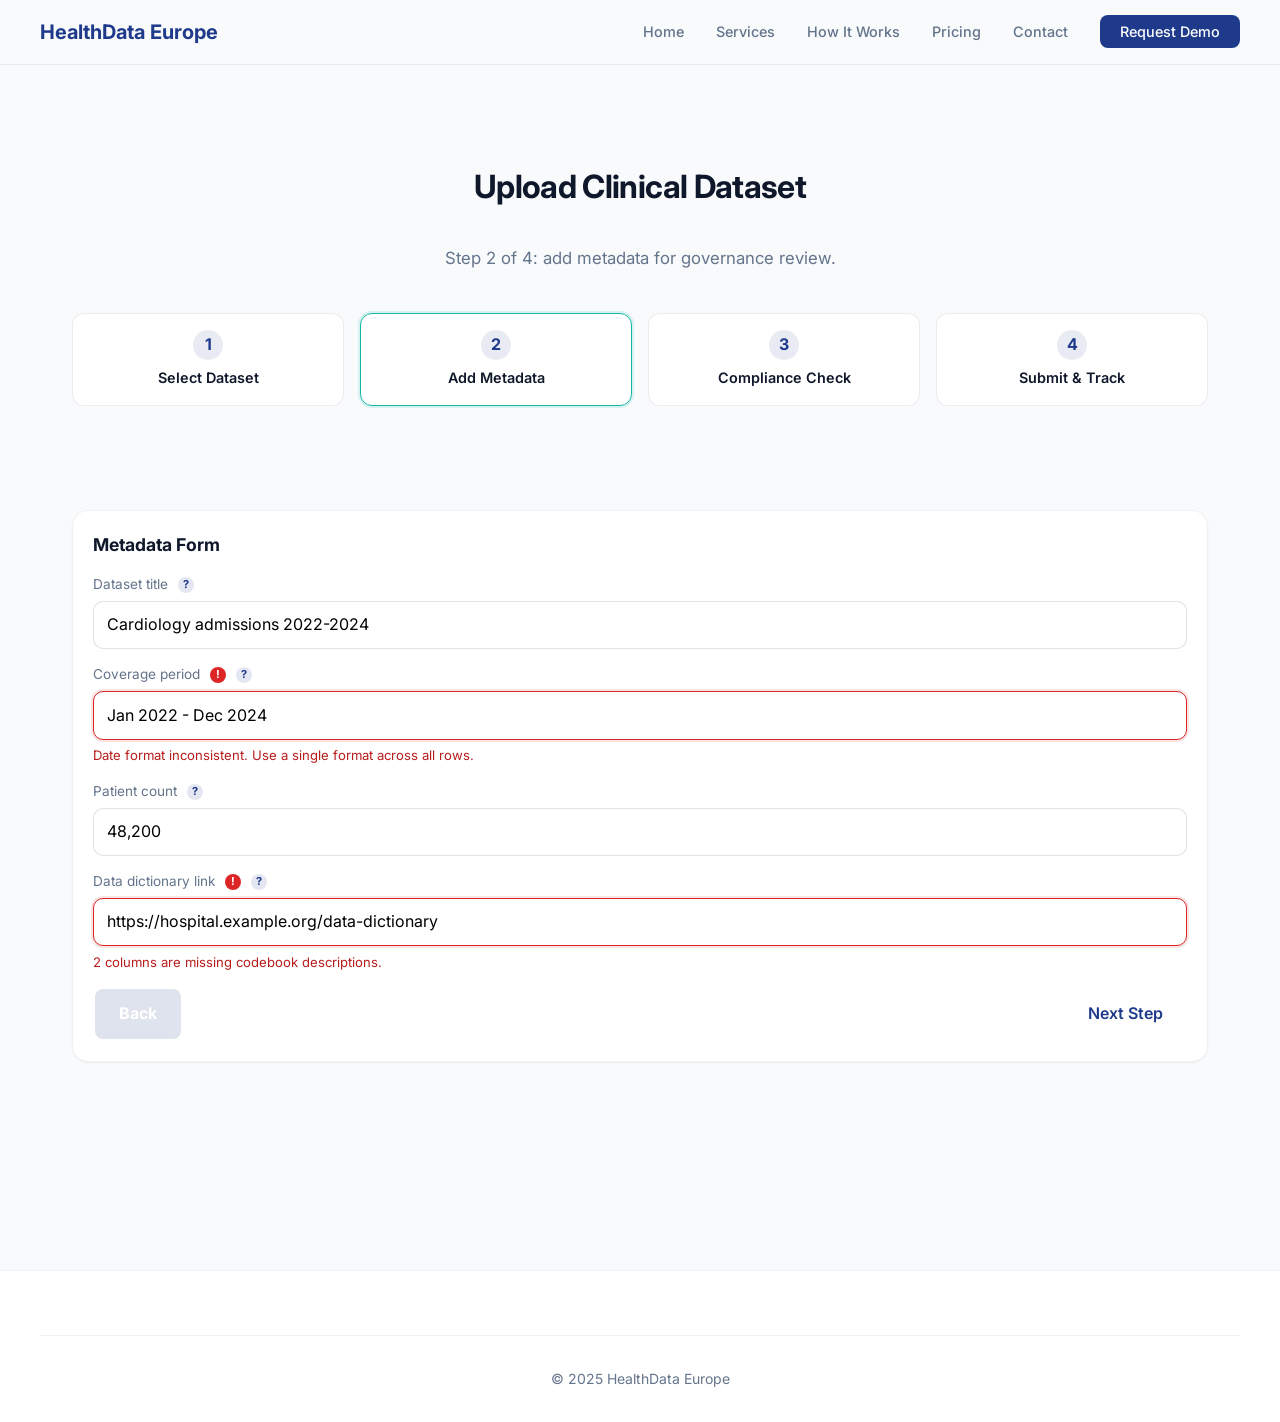
==== upload-step-2.html @ 11c41975 "Add producer upload step prototypes and validation UX. Introduce multi-step upload prototype pages, " ====
<!DOCTYPE html>
<html lang="en">
<head>
  <meta charset="UTF-8">
  <meta name="viewport" content="width=device-width, initial-scale=1.0">
  <title>Upload Flow Step 2 | HealthData Europe</title>
  <link rel="preconnect" href="https://fonts.googleapis.com">
  <link rel="preconnect" href="https://fonts.gstatic.com" crossorigin>
  <link href="https://fonts.googleapis.com/css2?family=Inter:wght@400;500;600;700&display=swap" rel="stylesheet">
  <link rel="stylesheet" href="style.css">
</head>
<body>
  <nav class="navbar">
    <div class="nav-container">
      <a href="index.html" class="nav-logo">HealthData Europe</a>
      <ul class="nav-links">
        <li><a href="index.html">Home</a></li>
        <li><a href="services.html">Services</a></li>
        <li><a href="how-it-works.html">How It Works</a></li>
        <li><a href="pricing.html">Pricing</a></li>
        <li><a href="contact.html">Contact</a></li>
        <li><a href="contact.html" class="btn-demo">Request Demo</a></li>
      </ul>
    </div>
  </nav>

  <main class="page-content prototype-page">
    <section class="services-intro visible">
      <h2 class="section-title">Upload Clinical Dataset</h2>
      <p class="section-desc">Step 2 of 4: add metadata for governance review.</p>
    </section>

    <section class="visible prototype-steps-wrap">
      <div class="prototype-steps">
        <div class="prototype-step"><span>1</span><p>Select Dataset</p></div>
        <div class="prototype-step active"><span>2</span><p>Add Metadata</p></div>
        <div class="prototype-step"><span>3</span><p>Compliance Check</p></div>
        <div class="prototype-step"><span>4</span><p>Submit & Track</p></div>
      </div>
    </section>

    <section class="visible prototype-grid" style="grid-template-columns: 1fr;">
      <article class="prototype-card">
        <h3>Metadata Form</h3>
                <label>Dataset title <span class="field-help" data-tooltip="Used to identify this dataset in the governance queue and catalog.">?</span></label>
        <input type="text" value="Cardiology admissions 2022-2024" />

        <label>Coverage period <span class="field-error-icon" aria-hidden="true">!</span><span class="field-help" data-tooltip="Validation issue: date format is inconsistent. Please use one date format.">?</span></label>
        <input class="field-error-input" type="text" value="Jan 2022 - Dec 2024" /><p class="field-error-note">Date format inconsistent. Use a single format across all rows.</p>

        <label>Patient count <span class="field-help" data-tooltip="Used to estimate data scale, sensitivity level, and access scope.">?</span></label>
        <input type="text" value="48,200" />

        <label>Data dictionary link <span class="field-error-icon" aria-hidden="true">!</span><span class="field-help" data-tooltip="Validation issue: some columns are missing codebook descriptions.">?</span></label>
        <input class="field-error-input" type="text" value="https://hospital.example.org/data-dictionary" /><p class="field-error-note">2 columns are missing codebook descriptions.</p>

        <div class="cta-buttons" style="justify-content:space-between;">
          <a class="btn btn-secondary" href="upload-step-1.html">Back</a>
          <a class="btn btn-primary" href="upload-step-3.html">Next Step</a>
        </div>
      </article>
    </section>
  </main>

  <footer><div class="footer-container"><div class="footer-bottom">© 2025 HealthData Europe</div></div></footer>
  <script>document.querySelectorAll('section').forEach(s=>s.classList.add('visible'));</script>
</body>
</html>
---- style.css ----
:root {
  --color-deep-blue: #1F3A8A;
  --color-teal: #14B8A6;
  --color-accent: #6366F1;
  --color-bg: #F8FAFC;
  --color-text: #0F172A;
  --color-text-muted: #64748B;
  --color-white: #FFFFFF;
  --shadow-sm: 0 1px 2px rgba(15, 23, 42, 0.05);
  --shadow-md: 0 4px 6px -1px rgba(15, 23, 42, 0.07), 0 2px 4px -2px rgba(15, 23, 42, 0.05);
  --shadow-lg: 0 10px 15px -3px rgba(15, 23, 42, 0.08), 0 4px 6px -4px rgba(15, 23, 42, 0.05);
  --radius-md: 12px;
  --radius-lg: 16px;
  --radius-xl: 24px;
}

* { margin: 0; padding: 0; box-sizing: border-box; }
html { scroll-behavior: smooth; }
body {
  font-family: 'Inter', -apple-system, BlinkMacSystemFont, sans-serif;
  background-color: var(--color-bg);
  color: var(--color-text);
  line-height: 1.6;
  overflow-x: hidden;
}

.navbar {
  position: sticky;
  top: 0;
  z-index: 1000;
  background: rgba(248, 250, 252, 0.9);
  backdrop-filter: blur(12px);
  border-bottom: 1px solid rgba(15, 23, 42, 0.06);
  padding: 1rem 2rem;
}
.nav-container { max-width: 1200px; margin: 0 auto; display: flex; align-items: center; justify-content: space-between; }
.nav-logo { font-weight: 700; font-size: 1.25rem; color: var(--color-deep-blue); text-decoration: none; }
.nav-logo:hover { color: var(--color-deep-blue); }
.nav-links { display: flex; align-items: center; gap: 2rem; list-style: none; }
.nav-links a { text-decoration: none; color: var(--color-text-muted); font-size: 0.9rem; font-weight: 500; transition: color 0.2s ease; }
.nav-links a:hover, .nav-links a.active { color: var(--color-deep-blue); }
.btn-demo { background: var(--color-deep-blue); color: white !important; padding: 0.5rem 1.25rem; border-radius: 8px; transition: all 0.2s ease; }
.btn-demo:hover { background: #1e40af; transform: translateY(-1px); }

.btn { display: inline-flex; align-items: center; justify-content: center; padding: 0.75rem 1.5rem; font-size: 1rem; font-weight: 600; border-radius: 10px; text-decoration: none; cursor: pointer; transition: all 0.2s ease; border: none; font-family: inherit; }
.btn-primary { background: var(--color-deep-blue); color: white; }
.btn-primary:hover { background: #1e40af; transform: translateY(-1px); box-shadow: var(--shadow-md); }
.btn-secondary { background: rgba(31, 58, 138, 0.14); color: var(--color-deep-blue); border: 2px solid var(--color-deep-blue); font-weight: 700; }
.btn-secondary:hover { background: var(--color-deep-blue); color: white; transform: translateY(-1px); }

section { padding: 5rem 2rem; max-width: 1200px; margin: 0 auto; opacity: 0; transform: translateY(24px); transition: opacity 0.6s ease, transform 0.6s ease; }
section.visible { opacity: 1; transform: translateY(0); }
.section-title { font-size: 2rem; font-weight: 700; color: var(--color-text); text-align: center; margin-bottom: 3rem; letter-spacing: -0.02em; }

.hero {
  min-height: 100vh;
  display: flex;
  align-items: center;
  justify-content: center;
  position: relative;
  padding: 6rem 2rem;
  overflow: hidden;
  width: 100%;
}
.hero::before {
  content: '';
  position: absolute;
  top: 0; left: 0; right: 0; bottom: 0;
  background:
    radial-gradient(ellipse 70% 55% at 50% -15%, rgba(99, 102, 241, 0.15), transparent 45%),
    radial-gradient(ellipse 50% 40% at 85% 40%, rgba(20, 184, 166, 0.08), transparent 45%),
    radial-gradient(ellipse 50% 40% at 15% 70%, rgba(31, 58, 138, 0.06), transparent 45%),
    linear-gradient(180deg, #fafbff 0%, #f5f7fb 35%, #f1f5f9 100%);
  pointer-events: none;
  z-index: 0;
}
.hero::after {
  content: '';
  position: absolute;
  top: 0; left: 0; right: 0; bottom: 0;
  background-image: radial-gradient(circle at 1px 1px, rgba(31, 58, 138, 0.06) 1px, transparent 0);
  background-size: 40px 40px;
  pointer-events: none;
  z-index: 0;
}
.hero-content { max-width: 800px; text-align: center; position: relative; z-index: 1; }
.hero h1 { font-size: clamp(2.25rem, 5vw, 3.5rem); font-weight: 700; line-height: 1.12; letter-spacing: -0.04em; margin-bottom: 1.5rem; color: var(--color-text); }
.hero h1 span { background: linear-gradient(135deg, var(--color-deep-blue), var(--color-teal)); -webkit-background-clip: text; -webkit-text-fill-color: transparent; background-clip: text; }
.hero-subheadline { font-size: 1.2rem; color: var(--color-text-muted); margin-bottom: 2.5rem; max-width: 560px; margin-left: auto; margin-right: auto; line-height: 1.7; }
.hero-buttons { display: flex; gap: 1rem; justify-content: center; flex-wrap: wrap; }

.card { background: white; border-radius: var(--radius-lg); padding: 2rem; box-shadow: var(--shadow-sm); border: 1px solid rgba(15, 23, 42, 0.06); transition: all 0.3s ease; height: 100%; }
.card:hover { transform: translateY(-4px); box-shadow: var(--shadow-lg); border-color: rgba(99, 102, 241, 0.2); }
.card-icon { width: 48px; height: 48px; border-radius: var(--radius-md); display: flex; align-items: center; justify-content: center; margin-bottom: 1.25rem; }
.card-icon svg { width: 24px; height: 24px; stroke: currentColor; }
.card-icon.blue { background: rgba(31, 58, 138, 0.1); color: var(--color-deep-blue); }
.card-icon.teal { background: rgba(20, 184, 166, 0.1); color: var(--color-teal); }
.card-icon.accent { background: rgba(99, 102, 241, 0.1); color: var(--color-accent); }
.card h3 { font-size: 1.125rem; font-weight: 600; margin-bottom: 0.75rem; color: var(--color-text); }
.card p { color: var(--color-text-muted); font-size: 0.95rem; line-height: 1.6; }

.problem-grid, .solution-grid { display: grid; grid-template-columns: repeat(auto-fit, minmax(280px, 1fr)); gap: 2rem; }

.how-it-works { background: white; border-radius: var(--radius-xl); padding: 3rem; box-shadow: var(--shadow-md); }
.steps-flow { display: flex; justify-content: space-between; align-items: flex-start; gap: 1rem; flex-wrap: wrap; }
.step { flex: 1; min-width: 200px; text-align: center; position: relative; }
.step-number { width: 56px; height: 56px; border-radius: 50%; background: linear-gradient(135deg, var(--color-deep-blue), var(--color-accent)); color: white; font-weight: 700; font-size: 1.25rem; display: flex; align-items: center; justify-content: center; margin: 0 auto 1.5rem; }
.step h3 { font-size: 1.125rem; margin-bottom: 0.5rem; color: var(--color-text); }
.step p { color: var(--color-text-muted); font-size: 0.9rem; }
.step-connector { position: absolute; top: 28px; left: calc(50% + 40px); width: calc(100% - 80px); height: 2px; background: linear-gradient(90deg, var(--color-teal), transparent); opacity: 0.4; }
.step:last-child .step-connector { display: none; }

.customers-grid { display: grid; grid-template-columns: repeat(auto-fit, minmax(240px, 1fr)); gap: 1.5rem; }

.compliance-content { text-align: center; max-width: 700px; margin: 0 auto 2.5rem; }
.compliance-content p { color: var(--color-text-muted); font-size: 1.05rem; line-height: 1.7; }
.compliance-badges { display: flex; flex-wrap: wrap; justify-content: center; gap: 1rem; }
.badge { background: white; border-radius: var(--radius-md); padding: 1.25rem 1.75rem; display: flex; align-items: center; gap: 0.75rem; box-shadow: var(--shadow-sm); border: 1px solid rgba(15, 23, 42, 0.06); transition: all 0.3s ease; }
.badge:hover { transform: translateY(-2px); border-color: var(--color-teal); }
.badge-icon { width: 32px; height: 32px; border-radius: 8px; background: rgba(20, 184, 166, 0.2); display: flex; align-items: center; justify-content: center; flex-shrink: 0; }
.badge-icon svg { width: 16px; height: 16px; color: var(--color-teal); }

.services-intro { padding-bottom: 2rem; }
.section-desc { text-align: center; color: var(--color-text-muted); max-width: 560px; margin: -1rem auto 0; line-height: 1.7; font-size: 1.05rem; }
.services-grid-section { padding-top: 1rem; padding-bottom: 4rem; }
.services-grid { display: grid; grid-template-columns: repeat(3, 1fr); gap: 1.75rem; max-width: 1200px; margin: 0 auto; }
.service-card { background: white; border-radius: var(--radius-lg); overflow: hidden; box-shadow: var(--shadow-sm); border: 1px solid rgba(15, 23, 42, 0.06); transition: all 0.3s ease; display: flex; flex-direction: column; }
.service-card:hover { box-shadow: var(--shadow-lg); transform: translateY(-4px); border-color: rgba(99, 102, 241, 0.15); }
.service-card-image { height: 180px; background-size: cover; background-position: center; flex-shrink: 0; }
.service-card-body { padding: 1.75rem 2rem; flex: 1; display: flex; flex-direction: column; }
.service-card-icon { width: 44px; height: 44px; border-radius: 12px; display: flex; align-items: center; justify-content: center; margin-bottom: 1.25rem; }
.service-card-icon svg { width: 22px; height: 22px; stroke: currentColor; }
.service-card-icon-blue { background: rgba(31, 58, 138, 0.1); color: var(--color-deep-blue); }
.service-card-icon-teal { background: rgba(20, 184, 166, 0.1); color: var(--color-teal); }
.service-card-icon-accent { background: rgba(99, 102, 241, 0.1); color: var(--color-accent); }
.service-card-body h3 { font-size: 1.125rem; font-weight: 600; margin-bottom: 0.5rem; color: var(--color-text); letter-spacing: -0.01em; }
.service-card-body p { color: var(--color-text-muted); font-size: 0.95rem; line-height: 1.6; margin: 0; }

.contact-hero { display: grid; grid-template-columns: 1fr 1fr; min-height: 400px; border-radius: var(--radius-xl); overflow: hidden; box-shadow: var(--shadow-lg); }
.contact-hero-content { background: linear-gradient(135deg, var(--color-deep-blue), #312e81); padding: 3rem 3.5rem; display: flex; flex-direction: column; justify-content: center; }
.contact-hero-content h2 { color: white; font-size: 1.75rem; margin-bottom: 0.75rem; }
.contact-hero-content p { color: rgba(255,255,255,0.85); margin-bottom: 1.5rem; line-height: 1.6; }
.contact-hero-image { min-height: 300px; background-size: cover; background-position: center; }

.contact-cards { display: grid; grid-template-columns: repeat(3, 1fr); gap: 1.5rem; }
.contact-card { background: white; border-radius: var(--radius-lg); overflow: hidden; box-shadow: var(--shadow-sm); border: 1px solid rgba(15, 23, 42, 0.06); transition: all 0.3s ease; }
.contact-card:hover { box-shadow: var(--shadow-lg); transform: translateY(-2px); }
.contact-card-img { height: 140px; background-size: cover; background-position: center; }
.contact-card-body { padding: 1.5rem; }
.contact-card-body h3 { font-size: 1.1rem; margin-bottom: 0.5rem; color: var(--color-text); }
.contact-card-body p { color: var(--color-text-muted); font-size: 0.9rem; line-height: 1.5; margin: 0; }

.page-content { padding-top: 2rem; padding-bottom: 4rem; }

.cta-section { background: linear-gradient(135deg, var(--color-deep-blue), #312e81); border-radius: var(--radius-xl); padding: 4rem 2rem; text-align: center; }
.cta-section h2 { color: white; font-size: 2rem; margin-bottom: 1rem; }
.cta-section p { color: rgba(255,255,255,0.8); margin-bottom: 2rem; }
.cta-buttons { display: flex; gap: 1rem; justify-content: center; flex-wrap: wrap; }
.cta-buttons .btn-primary { background: white; color: var(--color-deep-blue); }
.cta-buttons .btn-primary:hover { background: var(--color-bg); }
.cta-buttons .btn-secondary { border-color: white; color: white; }
.cta-buttons .btn-secondary:hover { background: white; color: var(--color-deep-blue); }

footer { background: white; border-top: 1px solid rgba(15, 23, 42, 0.06); padding: 4rem 2rem 2rem; margin-top: 4rem; }
.footer-container { max-width: 1200px; margin: 0 auto; }
.footer-top { display: flex; justify-content: space-between; flex-wrap: wrap; gap: 2rem; margin-bottom: 3rem; }
.footer-brand { max-width: 320px; }
.footer-brand .nav-logo { margin-bottom: 1rem; display: inline-block; }
.footer-brand p { color: var(--color-text-muted); font-size: 0.95rem; line-height: 1.6; }
.footer-links { display: flex; gap: 2rem; flex-wrap: wrap; }
.footer-links a { color: var(--color-text-muted); text-decoration: none; font-size: 0.9rem; transition: color 0.2s; }
.footer-links a:hover { color: var(--color-deep-blue); }
.footer-bottom { padding-top: 2rem; border-top: 1px solid rgba(15, 23, 42, 0.06); color: var(--color-text-muted); font-size: 0.875rem; text-align: center; }

.pricing-grid { display: grid; grid-template-columns: repeat(auto-fit, minmax(280px, 1fr)); gap: 2rem; }
.pricing-card { background: white; border-radius: var(--radius-lg); padding: 2.5rem; box-shadow: var(--shadow-sm); border: 1px solid rgba(15, 23, 42, 0.06); transition: all 0.3s ease; }
.pricing-card:hover { transform: translateY(-4px); box-shadow: var(--shadow-lg); }
.pricing-card.featured { border-color: var(--color-teal); box-shadow: 0 0 0 2px rgba(20, 184, 166, 0.2); }
.pricing-card h3 { font-size: 1.25rem; margin-bottom: 0.5rem; }
.pricing-card .tier-desc { color: var(--color-text-muted); font-size: 0.9rem; margin-bottom: 1rem; }
.pricing-card .price { font-size: 1.75rem; font-weight: 700; color: var(--color-deep-blue); margin: 1rem 0; }
.pricing-card .price span { font-size: 0.95rem; font-weight: 500; color: var(--color-text-muted); }
.pricing-card .pricing-features { list-style: none; margin: 1.5rem 0; }
.pricing-card .pricing-features li { color: var(--color-text-muted); font-size: 0.95rem; padding: 0.4rem 0; padding-left: 1.5rem; position: relative; }
.pricing-card .pricing-features li::before { content: '✓'; position: absolute; left: 0; color: var(--color-teal); font-weight: 600; }
.pricing-btn { margin-top: 1.5rem; display: inline-block; width: 100%; text-align: center; }
.pricing-note { text-align: center; color: var(--color-text-muted); font-size: 0.95rem; margin-top: 2rem; max-width: 560px; margin-left: auto; margin-right: auto; }
.pricing-note p { margin: 0; }

.faq-list { max-width: 700px; margin: 0 auto; }
.faq-item { background: white; border-radius: var(--radius-md); padding: 1.5rem 2rem; margin-bottom: 1rem; box-shadow: var(--shadow-sm); border: 1px solid rgba(15, 23, 42, 0.06); }
.faq-item h4 { font-size: 1.05rem; color: var(--color-text); margin-bottom: 0.5rem; }
.faq-item p { color: var(--color-text-muted); font-size: 0.95rem; line-height: 1.6; margin: 0; }

@media (max-width: 1024px) { .services-grid { grid-template-columns: repeat(2, 1fr); } .contact-hero { grid-template-columns: 1fr; } .contact-hero-image { min-height: 250px; } }
@media (max-width: 768px) { .nav-links { gap: 1rem; } .hero h1 { font-size: 2rem; } .hero-subheadline { font-size: 1.05rem; } .section-title { font-size: 1.5rem; } .steps-flow { flex-direction: column; } .step-connector { display: none; } .services-grid { grid-template-columns: 1fr; } .contact-cards { grid-template-columns: 1fr; } }


/* Prototype pages */
.prototype-page { padding-top: 1rem; }
.prototype-steps-wrap { padding-top: 1.5rem; padding-bottom: 1.5rem; }
.prototype-steps { display: grid; grid-template-columns: repeat(auto-fit, minmax(180px, 1fr)); gap: 1rem; }
.prototype-step { background: white; border: 1px solid rgba(15, 23, 42, 0.08); border-radius: var(--radius-md); padding: 1rem; text-align: center; }
.prototype-step.active { border-color: var(--color-teal); box-shadow: 0 0 0 2px rgba(20, 184, 166, 0.15); }
.prototype-step span { display: inline-flex; width: 30px; height: 30px; border-radius: 50%; align-items: center; justify-content: center; background: rgba(31, 58, 138, 0.1); color: var(--color-deep-blue); font-weight: 700; margin-bottom: 0.4rem; }
.prototype-step p { font-size: 0.9rem; color: var(--color-text); font-weight: 600; }
.prototype-grid { display: grid; grid-template-columns: repeat(2, minmax(0, 1fr)); gap: 1.5rem; }
.prototype-card { background: white; border-radius: var(--radius-lg); padding: 1.6rem; border: 1px solid rgba(15, 23, 42, 0.06); box-shadow: var(--shadow-sm); }
.prototype-card h3 { margin-bottom: 0.4rem; font-size: 1.1rem; }
.prototype-note { color: var(--color-text-muted); font-size: 0.9rem; margin-bottom: 1rem; }
.prototype-card label { display: block; font-size: 0.85rem; color: var(--color-text-muted); margin: 0.9rem 0 0.35rem; }
.prototype-card input:not([type="checkbox"]), .prototype-card select, .prototype-card textarea { width: 100%; border: 1px solid rgba(15, 23, 42, 0.12); border-radius: 10px; padding: 0.65rem 0.8rem; font: inherit; }
.prototype-card input[type="checkbox"] { width: 18px; height: 18px; }
.prototype-dropzone { border: 1.5px dashed rgba(31, 58, 138, 0.35); background: rgba(31, 58, 138, 0.03); border-radius: 12px; padding: 1rem; text-align: center; color: var(--color-text-muted); }
.prototype-checklist { list-style: none; margin: 0 0 1rem; }
.prototype-checklist li { display: flex; align-items: center; gap: 0.5rem; padding: 0.3rem 0; color: var(--color-text); font-size: 0.92rem; }
.prototype-bullets { margin-left: 1rem; color: var(--color-text-muted); font-size: 0.92rem; }
.prototype-status { border-radius: 999px; display: inline-block; padding: 0.35rem 0.8rem; font-size: 0.82rem; font-weight: 600; margin: 0.6rem 0 0.8rem; }
.prototype-status.success { background: rgba(20, 184, 166, 0.14); color: #0f766e; }
.prototype-status.warning { background: rgba(245, 158, 11, 0.15); color: #b45309; }
.prototype-status.info { background: rgba(99, 102, 241, 0.14); color: #4338ca; }
.timeline-item { display: flex; justify-content: space-between; align-items: center; border: 1px solid rgba(15, 23, 42, 0.08); border-radius: 10px; padding: 0.65rem 0.75rem; margin-bottom: 0.6rem; font-size: 0.9rem; }
.timeline-item span { color: var(--color-text-muted); font-size: 0.82rem; }
.timeline-item.done { border-color: rgba(20, 184, 166, 0.35); }
.timeline-item.current { border-color: rgba(99, 102, 241, 0.35); background: rgba(99, 102, 241, 0.05); }

@media (max-width: 900px) {
  .prototype-grid { grid-template-columns: 1fr; }
}


.prototype-checklist-item {
  display: grid;
  grid-template-columns: 20px 1fr;
  gap: 0.65rem;
  align-items: start;
}
.prototype-checklist-item input {
  margin-top: 0.2rem;
}
.prototype-checklist-text {
  line-height: 1.45;
}
.prototype-result-placeholder {
  border: 1px dashed rgba(15, 23, 42, 0.18);
  border-radius: 10px;
  padding: 1rem;
  color: var(--color-text-muted);
  background: rgba(15, 23, 42, 0.02);
}
.is-hidden { display: none; }
.btn[disabled] {
  opacity: 0.45;
  pointer-events: none;
}


/* Denser prototype layout */
.prototype-page .services-intro { padding-bottom: 1rem; }
.prototype-grid { gap: 1rem; }
.prototype-card { padding: 1.25rem; }
.prototype-card h3 { margin-bottom: 0.25rem; }
.prototype-note { margin-bottom: 0.6rem; }
.prototype-meta-list { list-style: none; margin: 0.5rem 0 0; }
.prototype-meta-list li { padding: 0.35rem 0; border-bottom: 1px dashed rgba(15, 23, 42, 0.1); font-size: 0.92rem; color: var(--color-text-muted); }
.prototype-meta-list li:last-child { border-bottom: 0; }
.prototype-inline-stat { display: inline-block; margin-right: 0.5rem; margin-bottom: 0.5rem; padding: 0.35rem 0.65rem; border-radius: 999px; background: rgba(31,58,138,0.08); color: var(--color-deep-blue); font-size: 0.8rem; font-weight: 600; }
.prototype-card .cta-buttons { margin-top: 0.9rem; }

.field-help { display:inline-flex; align-items:center; justify-content:center; width:16px; height:16px; margin-left:6px; border-radius:50%; background:rgba(31,58,138,0.12); color:var(--color-deep-blue); font-size:11px; font-weight:700; cursor:help; vertical-align:middle; }

.field-help { position: relative; }
.field-help::after { content: attr(data-tooltip); position: absolute; left: 50%; bottom: calc(100% + 8px); transform: translateX(-50%); min-width: 220px; max-width: 280px; padding: 8px 10px; border-radius: 8px; background: #0f172a; color: #fff; font-size: 12px; line-height: 1.35; font-weight: 500; opacity: 0; visibility: hidden; pointer-events: none; z-index: 30; box-shadow: 0 8px 20px rgba(15,23,42,0.25); }
.field-help::before { content: ""; position: absolute; left: 50%; bottom: calc(100% + 2px); transform: translateX(-50%); border-width: 6px; border-style: solid; border-color: #0f172a transparent transparent transparent; opacity: 0; visibility: hidden; }
.field-help:hover::after, .field-help:hover::before { opacity: 1; visibility: visible; }

.prototype-issues { margin-left: 0; list-style: none; }
.prototype-issues li { display: flex; align-items: flex-start; gap: 0.5rem; margin-bottom: 0.4rem; }
.issue-icon { display: inline-flex; align-items: center; justify-content: center; width: 18px; height: 18px; border-radius: 999px; background: #dc2626; color: #fff; font-size: 12px; font-weight: 700; line-height: 1; margin-top: 2px; flex-shrink: 0; }

.field-error-icon { display:inline-flex; align-items:center; justify-content:center; width:16px; height:16px; margin-left:6px; margin-right:4px; border-radius:50%; background:#dc2626; color:#fff; font-size:11px; font-weight:700; vertical-align:middle; }
.field-error-input { border-color:#dc2626 !important; box-shadow: 0 0 0 2px rgba(220,38,38,0.12); }
.field-error-note { color:#b91c1c; font-size:0.82rem; margin-top:0.35rem; margin-bottom:0.2rem; }
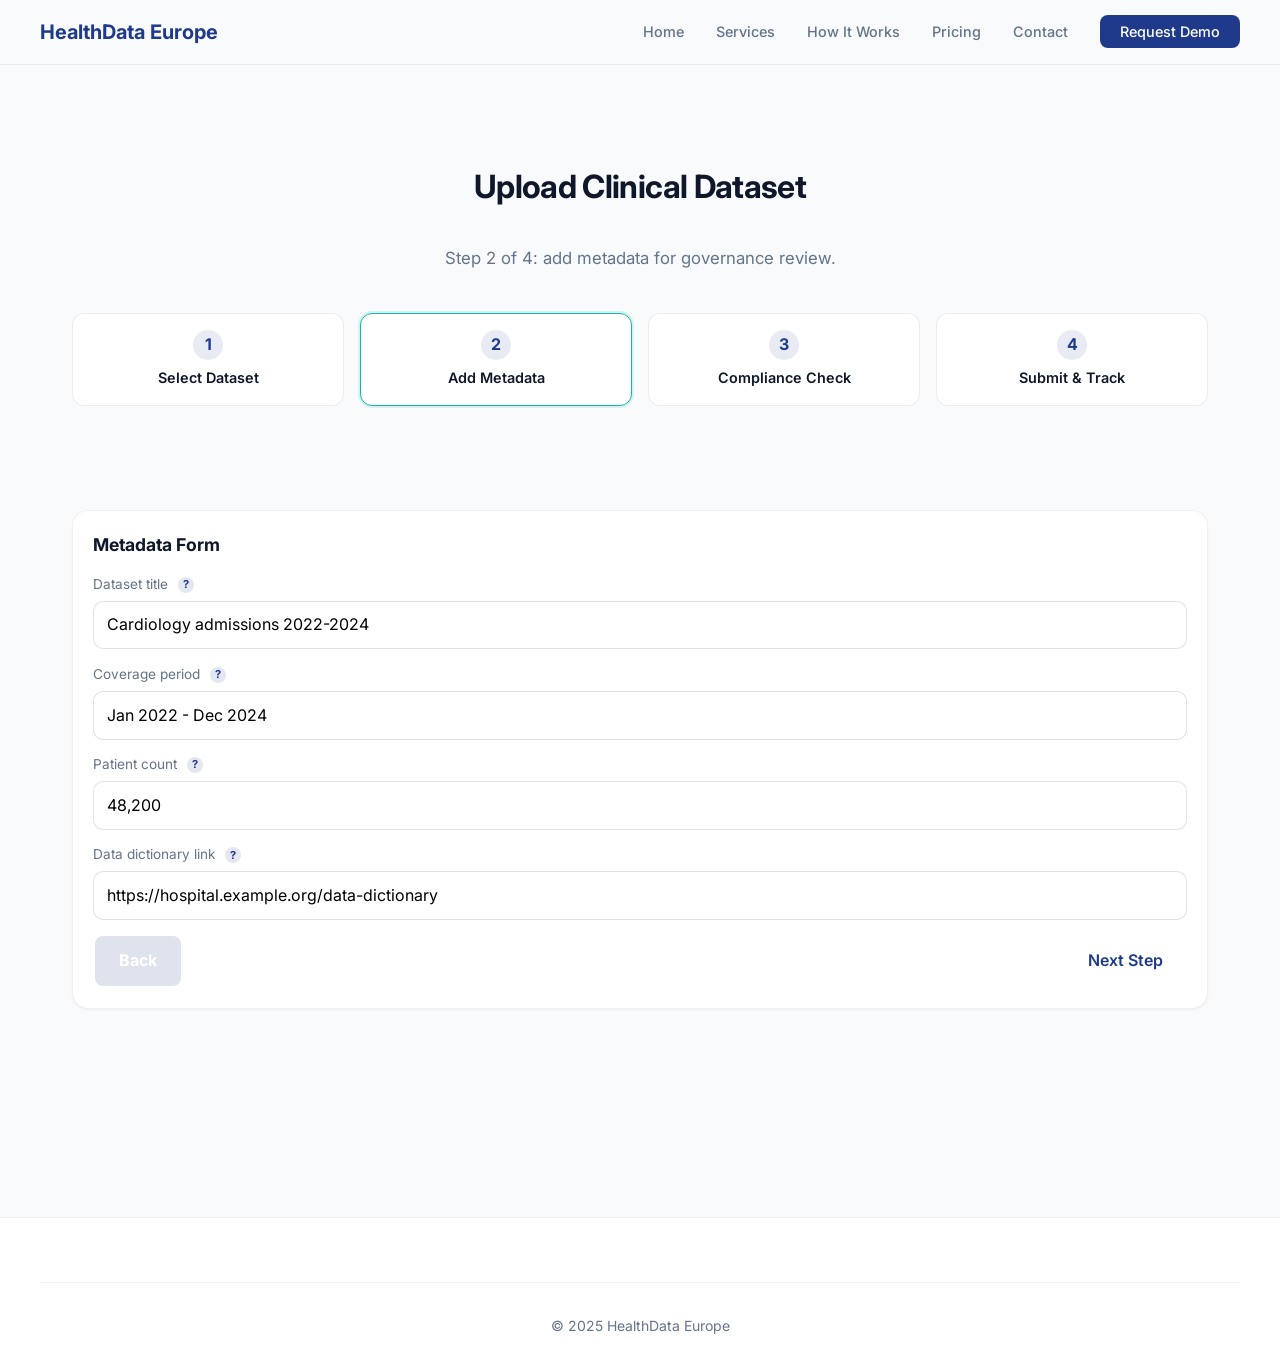
==== commit 7bce6b31: "Refine upload validation feedback timing and visibility. Show metadata error highlights only after r" ====
--- a/upload-step-2.html
+++ b/upload-step-2.html
@@ -42,17 +42,20 @@
     <section class="visible prototype-grid" style="grid-template-columns: 1fr;">
       <article class="prototype-card">
         <h3>Metadata Form</h3>
-                <label>Dataset title <span class="field-help" data-tooltip="Used to identify this dataset in the governance queue and catalog.">?</span></label>
+
+        <label>Dataset title <span class="field-help" data-tooltip="Used to identify this dataset in the governance queue and catalog.">?</span></label>
         <input type="text" value="Cardiology admissions 2022-2024" />
 
-        <label>Coverage period <span class="field-error-icon" aria-hidden="true">!</span><span class="field-help" data-tooltip="Validation issue: date format is inconsistent. Please use one date format.">?</span></label>
-        <input class="field-error-input" type="text" value="Jan 2022 - Dec 2024" /><p class="field-error-note">Date format inconsistent. Use a single format across all rows.</p>
+        <label>Coverage period <span id="coverageErrorIcon" class="field-error-icon is-hidden" aria-hidden="true">!</span><span class="field-help" data-tooltip="Validation issue: date format is inconsistent. Please use one date format.">?</span></label>
+        <input id="coverageInput" type="text" value="Jan 2022 - Dec 2024" />
+        <p id="coverageErrorNote" class="field-error-note is-hidden">Date format inconsistent. Use a single format across all rows.</p>
 
         <label>Patient count <span class="field-help" data-tooltip="Used to estimate data scale, sensitivity level, and access scope.">?</span></label>
         <input type="text" value="48,200" />
 
-        <label>Data dictionary link <span class="field-error-icon" aria-hidden="true">!</span><span class="field-help" data-tooltip="Validation issue: some columns are missing codebook descriptions.">?</span></label>
-        <input class="field-error-input" type="text" value="https://hospital.example.org/data-dictionary" /><p class="field-error-note">2 columns are missing codebook descriptions.</p>
+        <label>Data dictionary link <span id="dictionaryErrorIcon" class="field-error-icon is-hidden" aria-hidden="true">!</span><span class="field-help" data-tooltip="Validation issue: some columns are missing codebook descriptions.">?</span></label>
+        <input id="dictionaryInput" type="text" value="https://hospital.example.org/data-dictionary" />
+        <p id="dictionaryErrorNote" class="field-error-note is-hidden">2 columns are missing codebook descriptions.</p>
 
         <div class="cta-buttons" style="justify-content:space-between;">
           <a class="btn btn-secondary" href="upload-step-1.html">Back</a>
@@ -63,6 +66,20 @@
   </main>
 
   <footer><div class="footer-container"><div class="footer-bottom">© 2025 HealthData Europe</div></div></footer>
-  <script>document.querySelectorAll('section').forEach(s=>s.classList.add('visible'));</script>
+  <script>
+    document.querySelectorAll('section').forEach(s=>s.classList.add('visible'));
+
+    const params = new URLSearchParams(window.location.search);
+    const showErrors = params.get('fromValidation') === '1';
+
+    if (showErrors) {
+      document.getElementById('coverageErrorIcon').classList.remove('is-hidden');
+      document.getElementById('dictionaryErrorIcon').classList.remove('is-hidden');
+      document.getElementById('coverageInput').classList.add('field-error-input');
+      document.getElementById('dictionaryInput').classList.add('field-error-input');
+      document.getElementById('coverageErrorNote').classList.remove('is-hidden');
+      document.getElementById('dictionaryErrorNote').classList.remove('is-hidden');
+    }
+  </script>
 </body>
 </html>
--- a/style.css
+++ b/style.css
@@ -248,7 +248,7 @@
   color: var(--color-text-muted);
   background: rgba(15, 23, 42, 0.02);
 }
-.is-hidden { display: none; }
+.is-hidden { display: none !important; }
 .btn[disabled] {
   opacity: 0.45;
   pointer-events: none;
